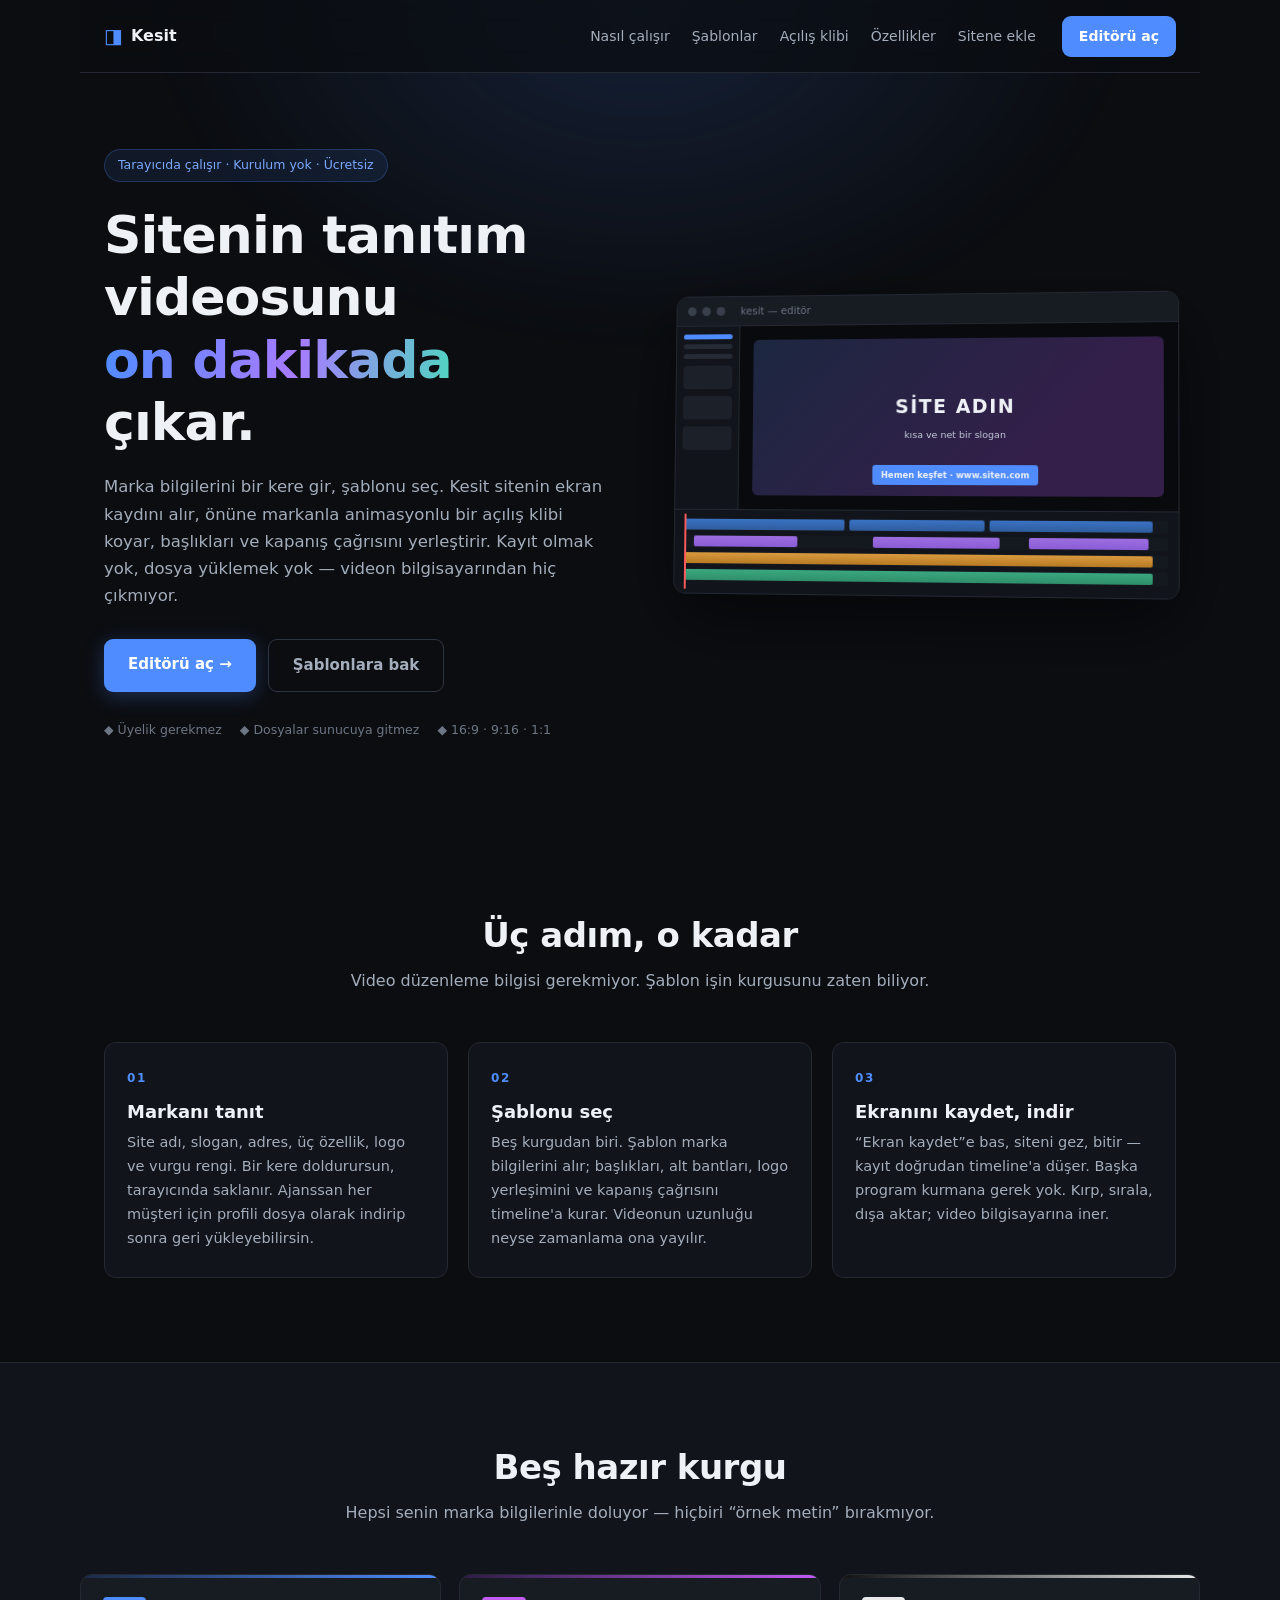
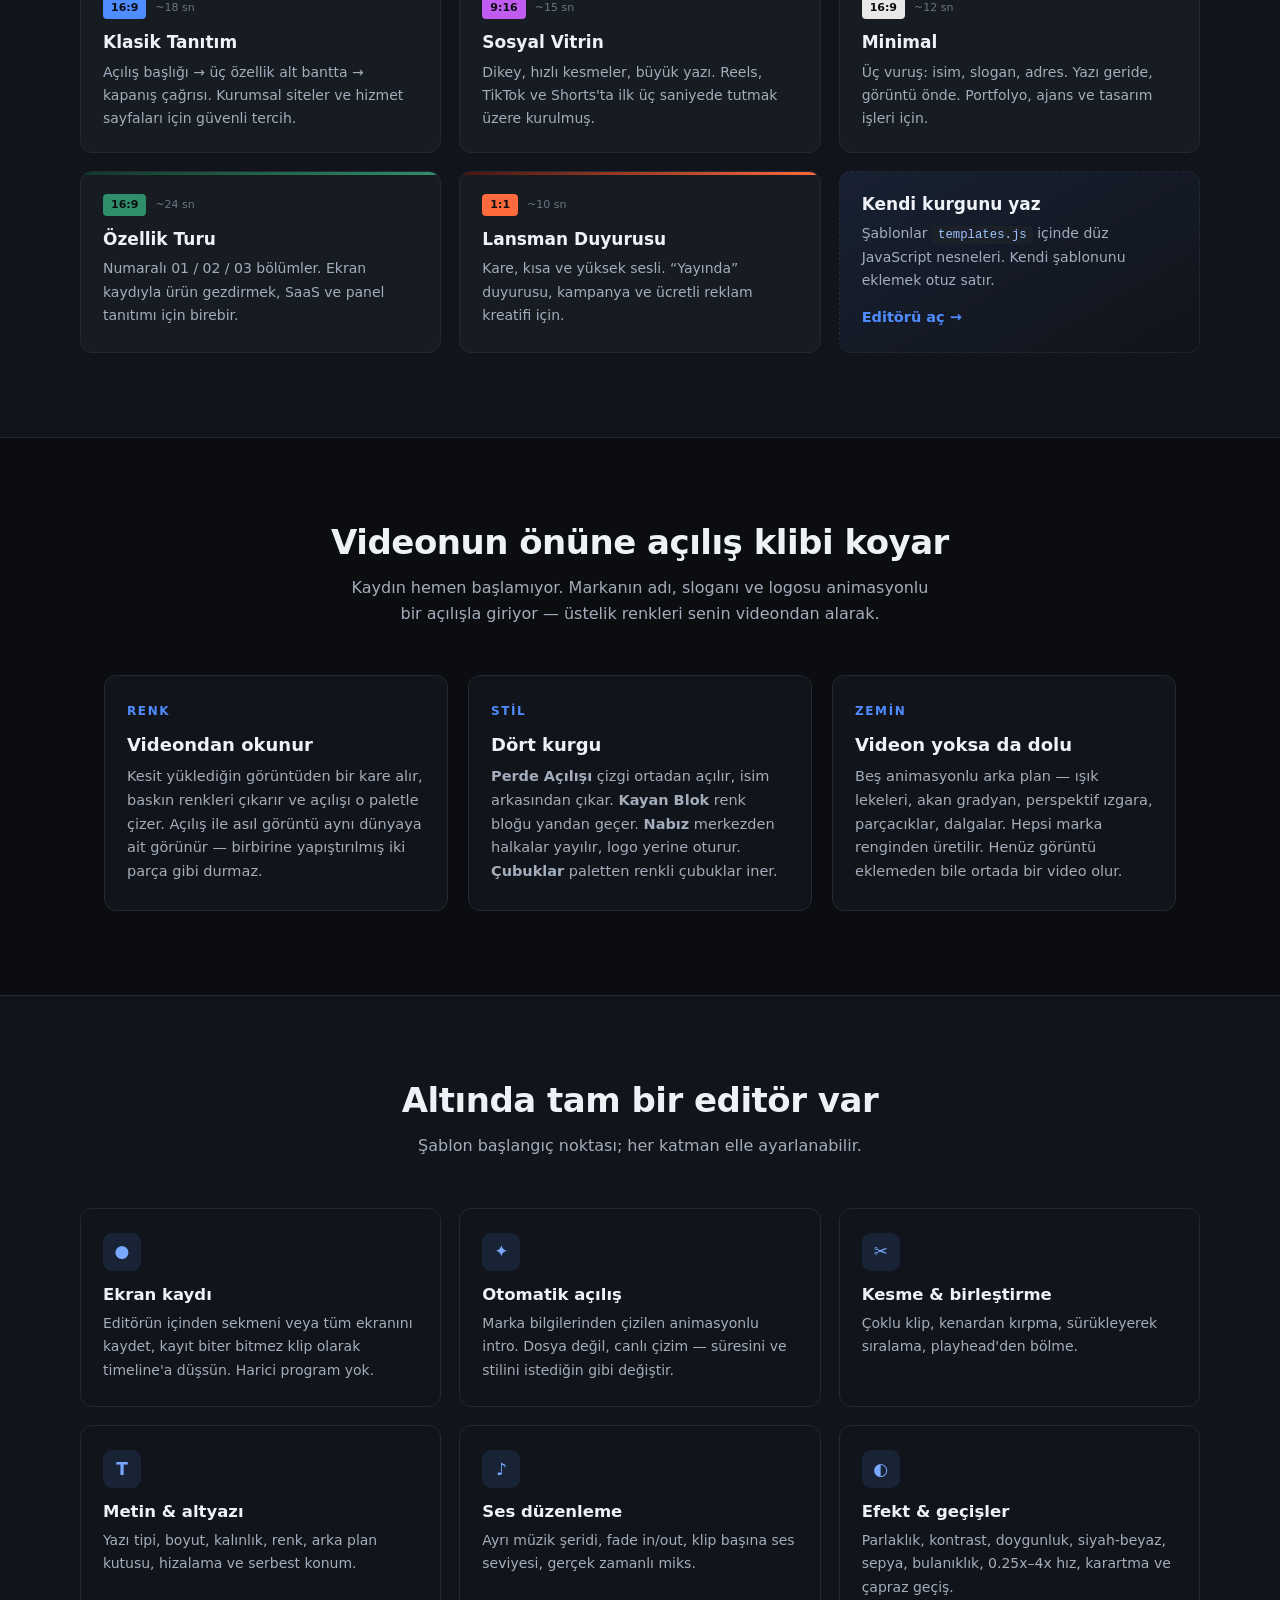
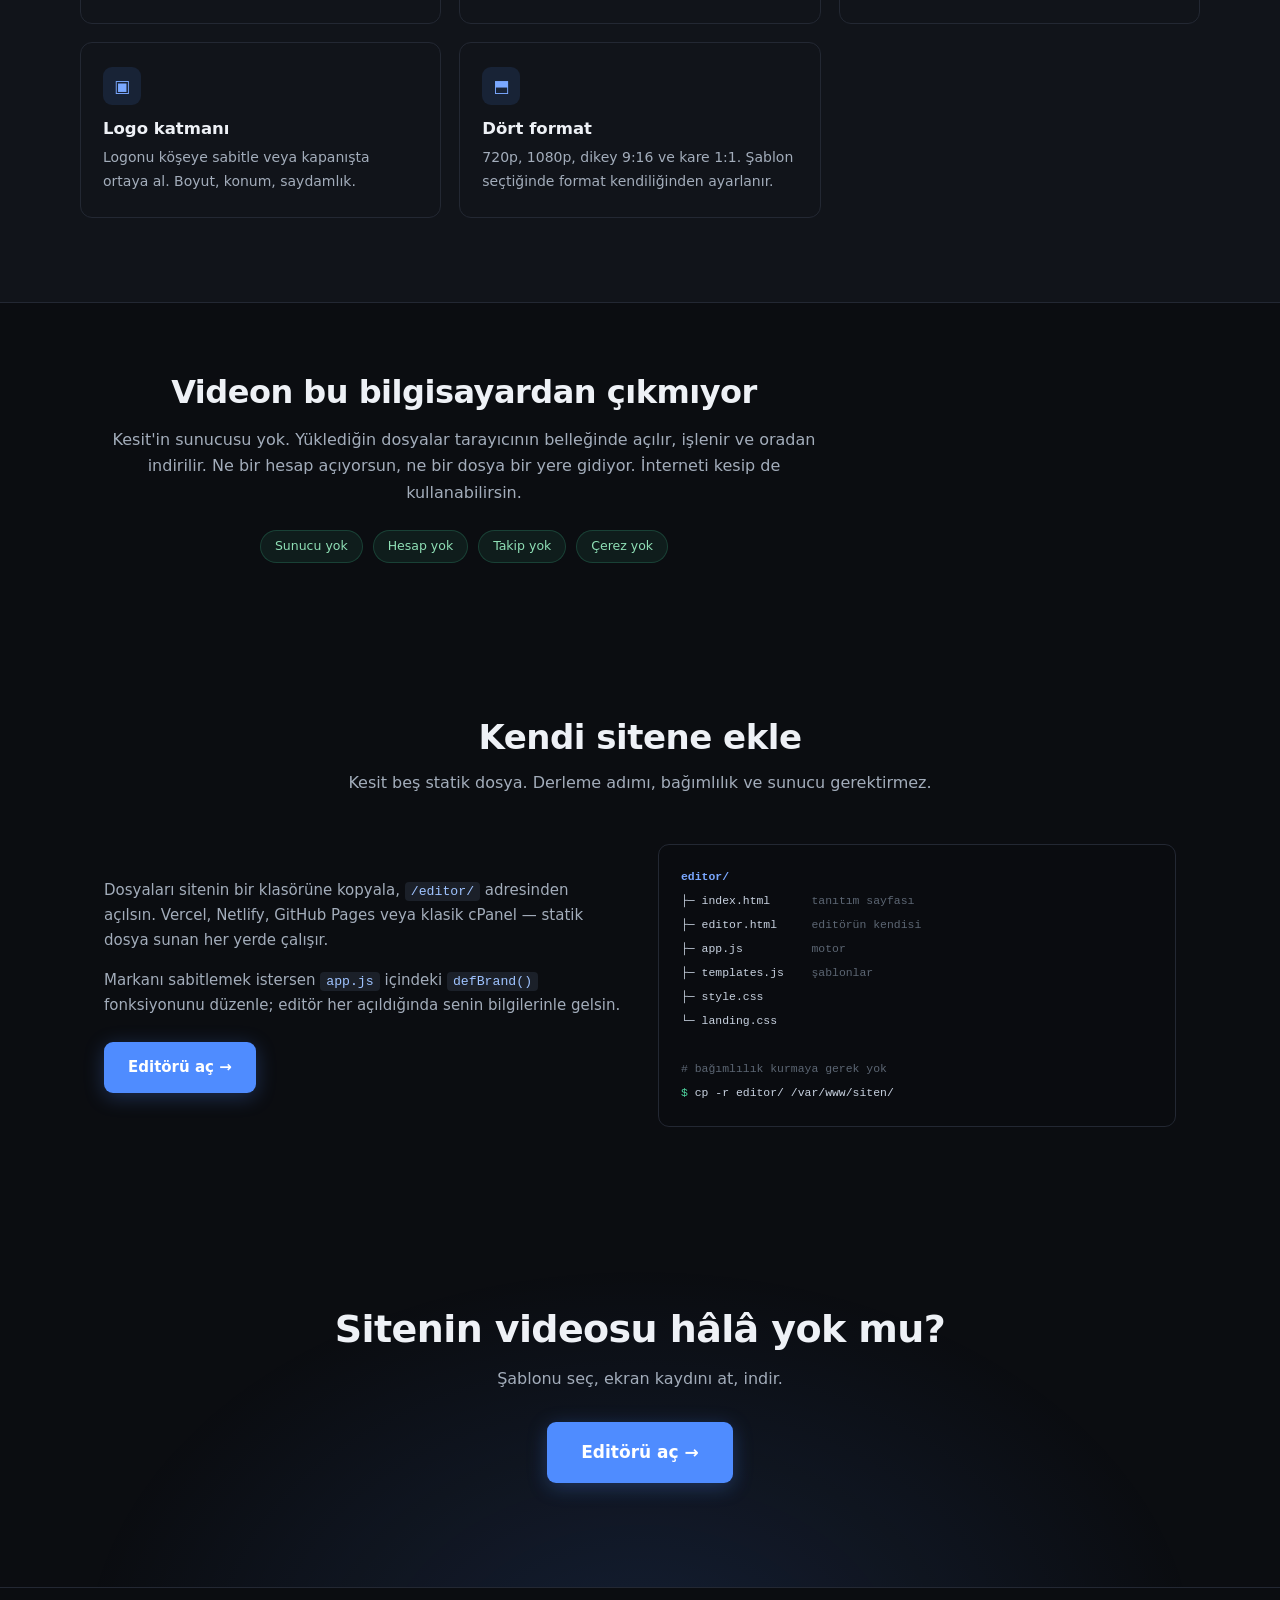
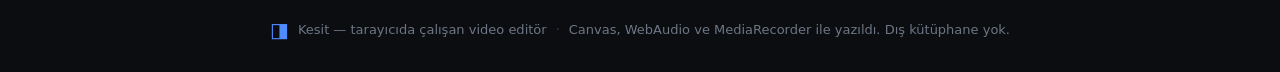
==== index.html @ dfa53740 "Kesit: tarayicida calisan website tanitim videosu editoru - Tanitim (landing) sayfasi + editor - Mar" ====
<!DOCTYPE html>
<html lang="tr">
<head>
<meta charset="utf-8">
<meta name="viewport" content="width=device-width, initial-scale=1">
<title>Kesit — Sitenin tanıtım videosunu tarayıcıda yap</title>
<meta name="description" content="Kurulum yok, üyelik yok, dosya yüklemek yok. Marka bilgilerini gir, şablonu seç, videonu indir. Her şey tarayıcında çalışır.">
<link rel="stylesheet" href="landing.css">
</head>
<body>

<div class="glow"></div>

<header class="nav">
  <a class="mark" href="#">
    <span class="mark-ico">◨</span>
    <span class="mark-txt">Kesit</span>
  </a>
  <nav class="nav-links">
    <a href="#nasil">Nasıl çalışır</a>
    <a href="#sablonlar">Şablonlar</a>
    <a href="#acilis">Açılış klibi</a>
    <a href="#ozellikler">Özellikler</a>
    <a href="#gomme">Sitene ekle</a>
  </nav>
  <a class="cta cta-sm" href="editor.html">Editörü aç</a>
</header>

<!-- ============ HERO ============ -->
<section class="hero">
  <div class="hero-txt">
    <div class="pill">Tarayıcıda çalışır · Kurulum yok · Ücretsiz</div>
    <h1>Sitenin tanıtım videosunu<br><em>on dakikada</em> çıkar.</h1>
    <p class="lede">
      Marka bilgilerini bir kere gir, şablonu seç. Kesit sitenin ekran kaydını alır,
      önüne markanla animasyonlu bir açılış klibi koyar, başlıkları ve kapanış
      çağrısını yerleştirir. Kayıt olmak yok, dosya yüklemek yok — videon
      bilgisayarından hiç çıkmıyor.
    </p>
    <div class="hero-btns">
      <a class="cta" href="editor.html">Editörü aç →</a>
      <a class="cta cta-ghost" href="#sablonlar">Şablonlara bak</a>
    </div>
    <div class="trust">
      <span>◆ Üyelik gerekmez</span>
      <span>◆ Dosyalar sunucuya gitmez</span>
      <span>◆ 16:9 · 9:16 · 1:1</span>
    </div>
  </div>

  <!-- editör maketi -->
  <div class="mock" aria-hidden="true">
    <div class="mock-bar"><i></i><i></i><i></i><span>kesit — editör</span></div>
    <div class="mock-body">
      <div class="mock-side">
        <div class="ms-tab on"></div><div class="ms-tab"></div><div class="ms-tab"></div>
        <div class="ms-card"></div><div class="ms-card"></div><div class="ms-card"></div>
      </div>
      <div class="mock-stage">
        <div class="mock-screen">
          <div class="mock-title">SİTE ADIN</div>
          <div class="mock-sub">kısa ve net bir slogan</div>
          <div class="mock-band">Hemen keşfet · www.siten.com</div>
        </div>
      </div>
    </div>
    <div class="mock-tl">
      <div class="tl-row"><b class="c-v" style="left:0;width:34%"></b><b class="c-v" style="left:35%;width:28%"></b><b class="c-v" style="left:64%;width:33%"></b></div>
      <div class="tl-row"><b class="c-t" style="left:2%;width:22%"></b><b class="c-t" style="left:40%;width:26%"></b><b class="c-t" style="left:72%;width:24%"></b></div>
      <div class="tl-row"><b class="c-g" style="left:0;width:97%"></b></div>
      <div class="tl-row"><b class="c-a" style="left:0;width:97%"></b></div>
      <div class="mock-head"></div>
    </div>
  </div>
</section>

<!-- ============ NASIL ============ -->
<section class="sec" id="nasil">
  <div class="sec-head">
    <h2>Üç adım, o kadar</h2>
    <p>Video düzenleme bilgisi gerekmiyor. Şablon işin kurgusunu zaten biliyor.</p>
  </div>
  <div class="steps">
    <div class="step reveal">
      <div class="step-n">01</div>
      <h3>Markanı tanıt</h3>
      <p>Site adı, slogan, adres, üç özellik, logo ve vurgu rengi. Bir kere doldurursun,
         tarayıcında saklanır. Ajanssan her müşteri için profili dosya olarak indirip
         sonra geri yükleyebilirsin.</p>
    </div>
    <div class="step reveal">
      <div class="step-n">02</div>
      <h3>Şablonu seç</h3>
      <p>Beş kurgudan biri. Şablon marka bilgilerini alır; başlıkları, alt bantları,
         logo yerleşimini ve kapanış çağrısını timeline'a kurar. Videonun uzunluğu
         neyse zamanlama ona yayılır.</p>
    </div>
    <div class="step reveal">
      <div class="step-n">03</div>
      <h3>Ekranını kaydet, indir</h3>
      <p>“Ekran kaydet”e bas, siteni gez, bitir — kayıt doğrudan timeline'a düşer.
         Başka program kurmana gerek yok. Kırp, sırala, dışa aktar; video
         bilgisayarına iner.</p>
    </div>
  </div>
</section>

<!-- ============ ŞABLONLAR ============ -->
<section class="sec sec-alt" id="sablonlar">
  <div class="sec-head">
    <h2>Beş hazır kurgu</h2>
    <p>Hepsi senin marka bilgilerinle doluyor — hiçbiri “örnek metin” bırakmıyor.</p>
  </div>
  <div class="tpls">
    <article class="tcard reveal" style="--a:#1b2a44;--b:#4f8cff">
      <div class="tcard-top"><span class="ratio">16:9</span><span class="dur">~18 sn</span></div>
      <h3>Klasik Tanıtım</h3>
      <p>Açılış başlığı → üç özellik alt bantta → kapanış çağrısı. Kurumsal siteler ve
         hizmet sayfaları için güvenli tercih.</p>
    </article>
    <article class="tcard reveal" style="--a:#2d1b44;--b:#c05cf0">
      <div class="tcard-top"><span class="ratio">9:16</span><span class="dur">~15 sn</span></div>
      <h3>Sosyal Vitrin</h3>
      <p>Dikey, hızlı kesmeler, büyük yazı. Reels, TikTok ve Shorts'ta ilk üç saniyede
         tutmak üzere kurulmuş.</p>
    </article>
    <article class="tcard reveal" style="--a:#111111;--b:#e8e8e8">
      <div class="tcard-top"><span class="ratio">16:9</span><span class="dur">~12 sn</span></div>
      <h3>Minimal</h3>
      <p>Üç vuruş: isim, slogan, adres. Yazı geride, görüntü önde. Portfolyo, ajans ve
         tasarım işleri için.</p>
    </article>
    <article class="tcard reveal" style="--a:#12352b;--b:#2f8f6b">
      <div class="tcard-top"><span class="ratio">16:9</span><span class="dur">~24 sn</span></div>
      <h3>Özellik Turu</h3>
      <p>Numaralı 01 / 02 / 03 bölümler. Ekran kaydıyla ürün gezdirmek, SaaS ve panel
         tanıtımı için birebir.</p>
    </article>
    <article class="tcard reveal" style="--a:#44140f;--b:#ff6a3d">
      <div class="tcard-top"><span class="ratio">1:1</span><span class="dur">~10 sn</span></div>
      <h3>Lansman Duyurusu</h3>
      <p>Kare, kısa ve yüksek sesli. “Yayında” duyurusu, kampanya ve ücretli reklam
         kreatifi için.</p>
    </article>
    <article class="tcard tcard-cta reveal">
      <h3>Kendi kurgunu yaz</h3>
      <p>Şablonlar <code>templates.js</code> içinde düz JavaScript nesneleri. Kendi
         şablonunu eklemek otuz satır.</p>
      <a href="editor.html">Editörü aç →</a>
    </article>
  </div>
</section>

<!-- ============ AÇILIŞ KLİBİ ============ -->
<section class="sec" id="acilis">
  <div class="sec-head">
    <h2>Videonun önüne açılış klibi koyar</h2>
    <p>Kaydın hemen başlamıyor. Markanın adı, sloganı ve logosu animasyonlu bir
       açılışla giriyor — üstelik renkleri senin videondan alarak.</p>
  </div>
  <div class="steps">
    <div class="step reveal">
      <div class="step-n">RENK</div>
      <h3>Videondan okunur</h3>
      <p>Kesit yüklediğin görüntüden bir kare alır, baskın renkleri çıkarır ve açılışı
         o paletle çizer. Açılış ile asıl görüntü aynı dünyaya ait görünür — birbirine
         yapıştırılmış iki parça gibi durmaz.</p>
    </div>
    <div class="step reveal">
      <div class="step-n">STİL</div>
      <h3>Dört kurgu</h3>
      <p><b>Perde Açılışı</b> çizgi ortadan açılır, isim arkasından çıkar.
         <b>Kayan Blok</b> renk bloğu yandan geçer. <b>Nabız</b> merkezden halkalar
         yayılır, logo yerine oturur. <b>Çubuklar</b> paletten renkli çubuklar iner.</p>
    </div>
    <div class="step reveal">
      <div class="step-n">ZEMİN</div>
      <h3>Videon yoksa da dolu</h3>
      <p>Beş animasyonlu arka plan — ışık lekeleri, akan gradyan, perspektif ızgara,
         parçacıklar, dalgalar. Hepsi marka renginden üretilir. Henüz görüntü
         eklemeden bile ortada bir video olur.</p>
    </div>
  </div>
</section>

<!-- ============ ÖZELLİKLER ============ -->
<section class="sec sec-alt" id="ozellikler">
  <div class="sec-head">
    <h2>Altında tam bir editör var</h2>
    <p>Şablon başlangıç noktası; her katman elle ayarlanabilir.</p>
  </div>
  <div class="feats">
    <div class="feat reveal"><span class="fi">●</span><h3>Ekran kaydı</h3>
      <p>Editörün içinden sekmeni veya tüm ekranını kaydet, kayıt biter bitmez klip
         olarak timeline'a düşsün. Harici program yok.</p></div>
    <div class="feat reveal"><span class="fi">✦</span><h3>Otomatik açılış</h3>
      <p>Marka bilgilerinden çizilen animasyonlu intro. Dosya değil, canlı çizim —
         süresini ve stilini istediğin gibi değiştir.</p></div>
    <div class="feat reveal"><span class="fi">✂</span><h3>Kesme &amp; birleştirme</h3>
      <p>Çoklu klip, kenardan kırpma, sürükleyerek sıralama, playhead'den bölme.</p></div>
    <div class="feat reveal"><span class="fi">T</span><h3>Metin &amp; altyazı</h3>
      <p>Yazı tipi, boyut, kalınlık, renk, arka plan kutusu, hizalama ve serbest konum.</p></div>
    <div class="feat reveal"><span class="fi">♪</span><h3>Ses düzenleme</h3>
      <p>Ayrı müzik şeridi, fade in/out, klip başına ses seviyesi, gerçek zamanlı miks.</p></div>
    <div class="feat reveal"><span class="fi">◐</span><h3>Efekt &amp; geçişler</h3>
      <p>Parlaklık, kontrast, doygunluk, siyah-beyaz, sepya, bulanıklık, 0.25x–4x hız,
         karartma ve çapraz geçiş.</p></div>
    <div class="feat reveal"><span class="fi">▣</span><h3>Logo katmanı</h3>
      <p>Logonu köşeye sabitle veya kapanışta ortaya al. Boyut, konum, saydamlık.</p></div>
    <div class="feat reveal"><span class="fi">⬒</span><h3>Dört format</h3>
      <p>720p, 1080p, dikey 9:16 ve kare 1:1. Şablon seçtiğinde format kendiliğinden ayarlanır.</p></div>
  </div>
</section>

<!-- ============ GİZLİLİK ============ -->
<section class="sec privacy">
  <div class="priv-box reveal">
    <h2>Videon bu bilgisayardan çıkmıyor</h2>
    <p>Kesit'in sunucusu yok. Yüklediğin dosyalar tarayıcının belleğinde açılır, işlenir ve
       oradan indirilir. Ne bir hesap açıyorsun, ne bir dosya bir yere gidiyor.
       İnterneti kesip de kullanabilirsin.</p>
    <div class="priv-tags">
      <span>Sunucu yok</span><span>Hesap yok</span><span>Takip yok</span><span>Çerez yok</span>
    </div>
  </div>
</section>

<!-- ============ GÖMME ============ -->
<section class="sec" id="gomme">
  <div class="sec-head">
    <h2>Kendi sitene ekle</h2>
    <p>Kesit beş statik dosya. Derleme adımı, bağımlılık ve sunucu gerektirmez.</p>
  </div>
  <div class="embed">
    <div class="embed-txt reveal">
      <p>Dosyaları sitenin bir klasörüne kopyala, <code>/editor/</code> adresinden açılsın.
         Vercel, Netlify, GitHub Pages veya klasik cPanel — statik dosya sunan her yerde çalışır.</p>
      <p>Markanı sabitlemek istersen <code>app.js</code> içindeki <code>defBrand()</code>
         fonksiyonunu düzenle; editör her açıldığında senin bilgilerinle gelsin.</p>
      <a class="cta" href="editor.html">Editörü aç →</a>
    </div>
    <pre class="code reveal"><code><span class="c-d">editor/</span>
├─ index.html      <span class="c-c">tanıtım sayfası</span>
├─ editor.html     <span class="c-c">editörün kendisi</span>
├─ app.js          <span class="c-c">motor</span>
├─ templates.js    <span class="c-c">şablonlar</span>
├─ style.css
└─ landing.css

<span class="c-c"># bağımlılık kurmaya gerek yok</span>
<span class="c-p">$</span> cp -r editor/ /var/www/siten/</code></pre>
  </div>
</section>

<!-- ============ SON ============ -->
<section class="fin">
  <h2>Sitenin videosu hâlâ yok mu?</h2>
  <p>Şablonu seç, ekran kaydını at, indir.</p>
  <a class="cta cta-lg" href="editor.html">Editörü aç →</a>
</section>

<footer class="foot">
  <span class="mark-ico">◨</span>
  <span>Kesit — tarayıcıda çalışan video editör</span>
  <span class="foot-dot">·</span>
  <span>Canvas, WebAudio ve MediaRecorder ile yazıldı. Dış kütüphane yok.</span>
</footer>

<script>
  const io = new IntersectionObserver((es) => {
    es.forEach((e) => { if (e.isIntersecting) { e.target.classList.add('in'); io.unobserve(e.target); } });
  }, { threshold: 0.15 });
  document.querySelectorAll('.reveal').forEach((el, i) => {
    el.style.transitionDelay = (i % 3) * 70 + 'ms';
    io.observe(el);
  });
</script>
</body>
</html>
---- landing.css ----
:root{
  --bg:#0b0d11;
  --bg-2:#11141a;
  --bg-3:#171b22;
  --line:#232833;
  --line-2:#2f3643;
  --txt:#eef1f6;
  --txt-2:#a3adbb;
  --txt-3:#6d7684;
  --acc:#4f8cff;
  --acc-2:#7aa8ff;
  --max:1120px;
}

*{box-sizing:border-box}
html{scroll-behavior:smooth}
body{
  margin:0;background:var(--bg);color:var(--txt);
  font:16px/1.65 "Segoe UI",system-ui,-apple-system,sans-serif;
  -webkit-font-smoothing:antialiased;
  overflow-x:hidden;
}
a{color:inherit}
h1,h2,h3{line-height:1.2;margin:0}
code{
  font-family:"Cascadia Code",Consolas,monospace;font-size:.88em;
  background:#1b2029;padding:2px 6px;border-radius:4px;color:#9fc3ff;
}

/* arka plan ışığı */
.glow{
  position:fixed;top:-380px;left:50%;transform:translateX(-50%);
  width:1100px;height:760px;pointer-events:none;z-index:0;
  background:radial-gradient(ellipse at center,rgba(79,140,255,.16),transparent 62%);
  filter:blur(24px);
}

/* ---------------- Nav ---------------- */
.nav{
  position:sticky;top:0;z-index:50;
  display:flex;align-items:center;gap:26px;
  max-width:var(--max);margin:0 auto;padding:16px 24px;
  backdrop-filter:blur(12px);
}
.nav::before{
  content:"";position:absolute;inset:0;background:rgba(11,13,17,.72);
  border-bottom:1px solid var(--line);z-index:-1;
}
.mark{display:flex;align-items:center;gap:8px;text-decoration:none;font-weight:650}
.mark-ico{color:var(--acc);font-size:20px}
.nav-links{display:flex;gap:22px;margin-left:auto;font-size:14px}
.nav-links a{color:var(--txt-2);text-decoration:none;transition:color .15s}
.nav-links a:hover{color:var(--txt)}

/* ---------------- Butonlar ---------------- */
.cta{
  display:inline-block;background:var(--acc);color:#fff;text-decoration:none;
  padding:13px 24px;border-radius:9px;font-weight:600;font-size:15px;
  transition:transform .12s,background .15s,box-shadow .15s;
  box-shadow:0 4px 20px rgba(79,140,255,.28);
}
.cta:hover{background:var(--acc-2);transform:translateY(-2px);box-shadow:0 8px 28px rgba(79,140,255,.38)}
.cta-sm{padding:9px 17px;font-size:14px;box-shadow:none}
.cta-lg{padding:16px 34px;font-size:17px}
.cta-ghost{
  background:transparent;border:1px solid var(--line-2);color:var(--txt-2);box-shadow:none;
}
.cta-ghost:hover{background:var(--bg-3);color:var(--txt);border-color:#3d4553}

/* ---------------- Hero ---------------- */
.hero{
  position:relative;z-index:1;
  max-width:var(--max);margin:0 auto;padding:76px 24px 90px;
  display:grid;grid-template-columns:1fr 1fr;gap:56px;align-items:center;
}
.pill{
  display:inline-block;font-size:12.5px;color:var(--acc-2);
  background:rgba(79,140,255,.1);border:1px solid rgba(79,140,255,.26);
  padding:5px 13px;border-radius:99px;margin-bottom:22px;
}
.hero h1{font-size:clamp(34px,4.4vw,52px);font-weight:750;letter-spacing:-.9px}
.hero h1 em{
  font-style:normal;
  background:linear-gradient(100deg,var(--acc),#a77bff 55%,#4fd6c0);
  -webkit-background-clip:text;background-clip:text;color:transparent;
}
.lede{color:var(--txt-2);font-size:16.5px;margin:20px 0 30px;max-width:52ch}
.hero-btns{display:flex;gap:12px;flex-wrap:wrap}
.trust{display:flex;gap:18px;flex-wrap:wrap;margin-top:28px;font-size:12.5px;color:var(--txt-3)}

/* ---------------- Editör maketi ---------------- */
.mock{
  background:var(--bg-2);border:1px solid var(--line);border-radius:12px;
  overflow:hidden;box-shadow:0 26px 70px rgba(0,0,0,.6);
  transform:perspective(1500px) rotateY(-7deg) rotateX(2.5deg);
  transition:transform .5s;
}
.mock:hover{transform:perspective(1500px) rotateY(-2deg) rotateX(0)}
.mock-bar{
  height:30px;display:flex;align-items:center;gap:6px;padding:0 11px;
  background:var(--bg-3);border-bottom:1px solid var(--line);
}
.mock-bar i{width:9px;height:9px;border-radius:50%;background:#39404c}
.mock-bar span{margin-left:10px;font-size:10.5px;color:var(--txt-3)}
.mock-body{display:flex;height:186px}
.mock-side{
  width:66px;flex:0 0 66px;border-right:1px solid var(--line);padding:8px 7px;
}
.ms-tab{height:5px;background:#252b35;border-radius:3px;margin-bottom:5px}
.ms-tab.on{background:var(--acc)}
.ms-card{height:24px;background:#1b2029;border-radius:4px;margin-top:7px}
.mock-stage{flex:1;display:flex;align-items:center;justify-content:center;padding:14px;background:#080a0d}
.mock-screen{
  width:100%;height:100%;border-radius:6px;position:relative;
  background:linear-gradient(135deg,#1c2740,#331f4a 70%);
  display:flex;flex-direction:column;align-items:center;justify-content:center;gap:5px;
}
.mock-title{font-size:19px;font-weight:900;letter-spacing:1.5px}
.mock-sub{font-size:9.5px;color:#c3cbd8}
.mock-band{
  position:absolute;bottom:11px;font-size:8.5px;font-weight:700;
  background:var(--acc);padding:3px 9px;border-radius:3px;
}
.mock-tl{position:relative;padding:8px 10px;background:var(--bg-2);border-top:1px solid var(--line)}
.tl-row{position:relative;height:13px;margin-bottom:4px;background:#14181f;border-radius:3px}
.tl-row b{position:absolute;top:1px;height:11px;border-radius:2px;display:block}
.c-v{background:linear-gradient(180deg,#3a72c4,#2f5d9e)}
.c-t{background:linear-gradient(180deg,#9d6ee0,#8a5cd6)}
.c-g{background:linear-gradient(180deg,#d99a3f,#b87a22)}
.c-a{background:linear-gradient(180deg,#3aa87f,#2f8f6b)}
.mock-head{
  position:absolute;top:4px;bottom:4px;width:2px;background:#ff5b5b;
  animation:scan 7s linear infinite;
}
@keyframes scan{
  0%{left:10px}
  92%{left:calc(100% - 14px)}
  100%{left:calc(100% - 14px)}
}

/* ---------------- Bölümler ---------------- */
.sec{position:relative;z-index:1;max-width:var(--max);margin:0 auto;padding:84px 24px}
.sec-alt{max-width:none;background:var(--bg-2);border-block:1px solid var(--line)}
.sec-alt>*{max-width:var(--max);margin-inline:auto}
.sec-head{text-align:center;margin-bottom:48px}
.sec-head h2{font-size:clamp(25px,3vw,34px);letter-spacing:-.5px}
.sec-head p{color:var(--txt-2);margin:12px auto 0;max-width:58ch}

/* giriş animasyonu */
.reveal{opacity:0;transform:translateY(18px);transition:opacity .55s ease,transform .55s ease}
.reveal.in{opacity:1;transform:none}

/* ---------------- Adımlar ---------------- */
.steps{display:grid;grid-template-columns:repeat(3,1fr);gap:20px}
.step{
  background:var(--bg-2);border:1px solid var(--line);border-radius:12px;padding:26px 22px;
  transition:border-color .18s,transform .18s;
}
.step:hover{border-color:var(--line-2);transform:translateY(-3px)}
.step-n{
  font-size:12px;font-weight:800;color:var(--acc);letter-spacing:1.6px;margin-bottom:12px;
}
.step h3{font-size:18px;margin-bottom:9px}
.step p{color:var(--txt-2);font-size:14.5px;margin:0}

/* ---------------- Şablon kartları ---------------- */
.tpls{display:grid;grid-template-columns:repeat(3,1fr);gap:18px}
.tcard{
  position:relative;overflow:hidden;
  background:var(--bg-3);border:1px solid var(--line);border-radius:12px;padding:22px;
  transition:border-color .18s,transform .18s;
}
.tcard::before{
  content:"";position:absolute;inset:0 0 auto 0;height:3px;
  background:linear-gradient(90deg,var(--a,#333),var(--b,#666));
}
.tcard:hover{border-color:var(--line-2);transform:translateY(-3px)}
.tcard-top{display:flex;gap:9px;margin-bottom:13px;font-size:11px}
.ratio{background:var(--b,#555);color:#0b0d11;font-weight:800;padding:2px 8px;border-radius:4px}
.dur{color:var(--txt-3);padding-top:2px}
.tcard h3{font-size:17px;margin-bottom:8px}
.tcard p{color:var(--txt-2);font-size:14px;margin:0}
.tcard-cta{
  display:flex;flex-direction:column;justify-content:center;
  background:linear-gradient(150deg,rgba(79,140,255,.11),transparent);
  border-style:dashed;
}
.tcard-cta::before{display:none}
.tcard-cta a{color:var(--acc);text-decoration:none;font-weight:600;margin-top:14px;font-size:14.5px}
.tcard-cta a:hover{color:var(--acc-2)}

/* ---------------- Özellikler ---------------- */
.feats{display:grid;grid-template-columns:repeat(3,1fr);gap:18px}
.feat{
  background:var(--bg-2);border:1px solid var(--line);border-radius:12px;padding:24px 22px;
  transition:border-color .18s,transform .18s;
}
.feat:hover{border-color:var(--line-2);transform:translateY(-3px)}
.fi{
  display:flex;align-items:center;justify-content:center;
  width:38px;height:38px;border-radius:9px;margin-bottom:14px;font-size:17px;
  background:rgba(79,140,255,.12);color:var(--acc-2);font-weight:700;
}
.feat h3{font-size:16.5px;margin-bottom:8px}
.feat p{color:var(--txt-2);font-size:14px;margin:0}

/* ---------------- Gizlilik ---------------- */
.privacy{padding-block:70px}
.priv-box{text-align:center;max-width:720px}
.priv-box h2{font-size:clamp(24px,3vw,32px);letter-spacing:-.5px}
.priv-box p{color:var(--txt-2);margin:16px auto 24px}
.priv-tags{display:flex;gap:10px;justify-content:center;flex-wrap:wrap}
.priv-tags span{
  font-size:12.5px;color:#8fe0b6;
  background:rgba(47,143,107,.13);border:1px solid rgba(47,143,107,.32);
  padding:5px 14px;border-radius:99px;
}

/* ---------------- Gömme ---------------- */
.embed{display:grid;grid-template-columns:1fr 1fr;gap:36px;align-items:center}
.embed-txt p{color:var(--txt-2);margin:0 0 16px;font-size:15px}
.embed-txt .cta{margin-top:8px}
.code{
  background:#0a0c10;border:1px solid var(--line);border-radius:11px;
  padding:20px 22px;margin:0;overflow-x:auto;
  font:13px/1.85 "Cascadia Code",Consolas,monospace;color:#c8d2e0;
}
.code code{background:none;padding:0;color:inherit}
.c-d{color:#7aa8ff;font-weight:600}
.c-c{color:#5c6673}
.c-p{color:#4fd6a0}

/* ---------------- Kapanış ---------------- */
.fin{
  position:relative;z-index:1;text-align:center;padding:96px 24px 104px;
  background:radial-gradient(ellipse at 50% 120%,rgba(79,140,255,.14),transparent 62%);
}
.fin h2{font-size:clamp(27px,3.4vw,38px);letter-spacing:-.6px}
.fin p{color:var(--txt-2);margin:14px 0 30px}

/* ---------------- Footer ---------------- */
.foot{
  border-top:1px solid var(--line);
  display:flex;align-items:center;justify-content:center;gap:9px;flex-wrap:wrap;
  padding:26px 24px;font-size:13px;color:var(--txt-3);text-align:center;
}
.foot-dot{color:#39414d}

/* ---------------- Responsive ---------------- */
@media (max-width:900px){
  .hero{grid-template-columns:1fr;gap:44px;padding-top:52px}
  .mock{transform:none}
  .steps,.tpls,.feats{grid-template-columns:1fr}
  .embed{grid-template-columns:1fr}
  .nav-links{display:none}
}
@media (min-width:901px) and (max-width:1050px){
  .tpls,.feats{grid-template-columns:repeat(2,1fr)}
}
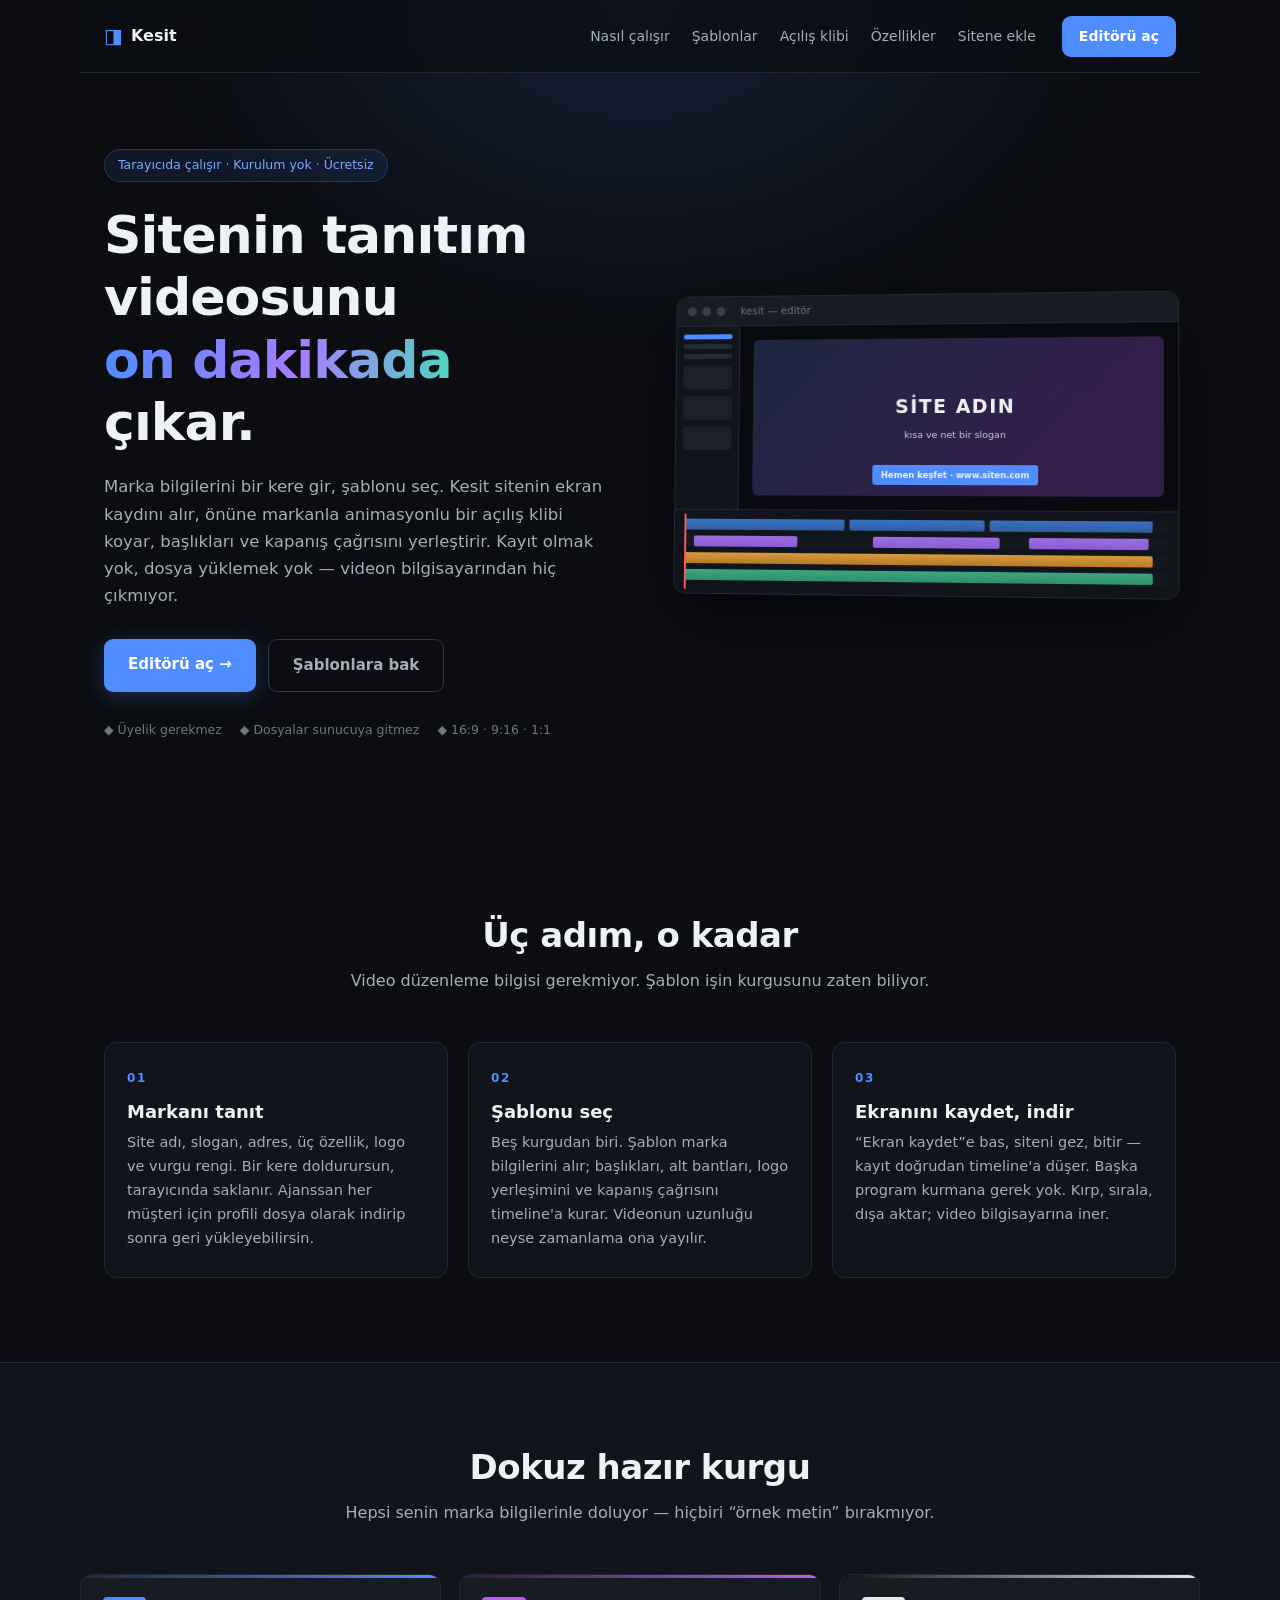
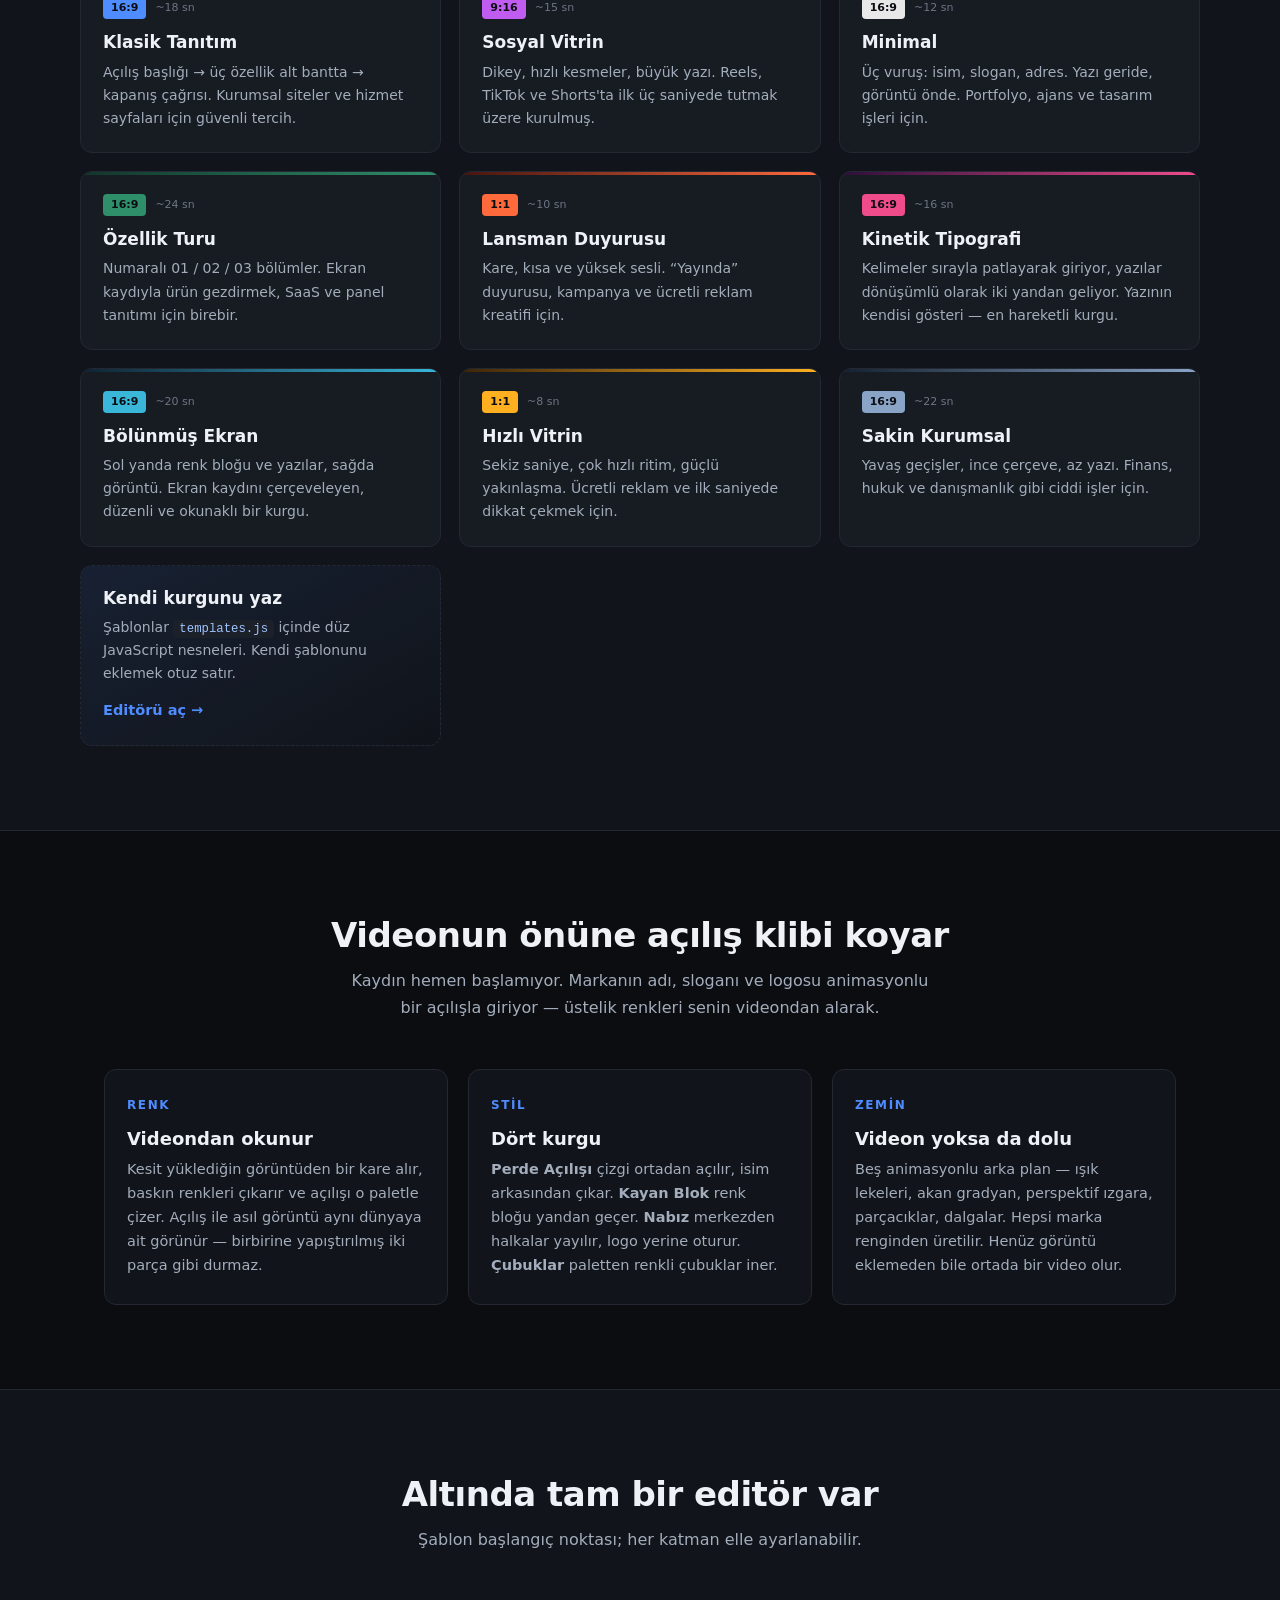
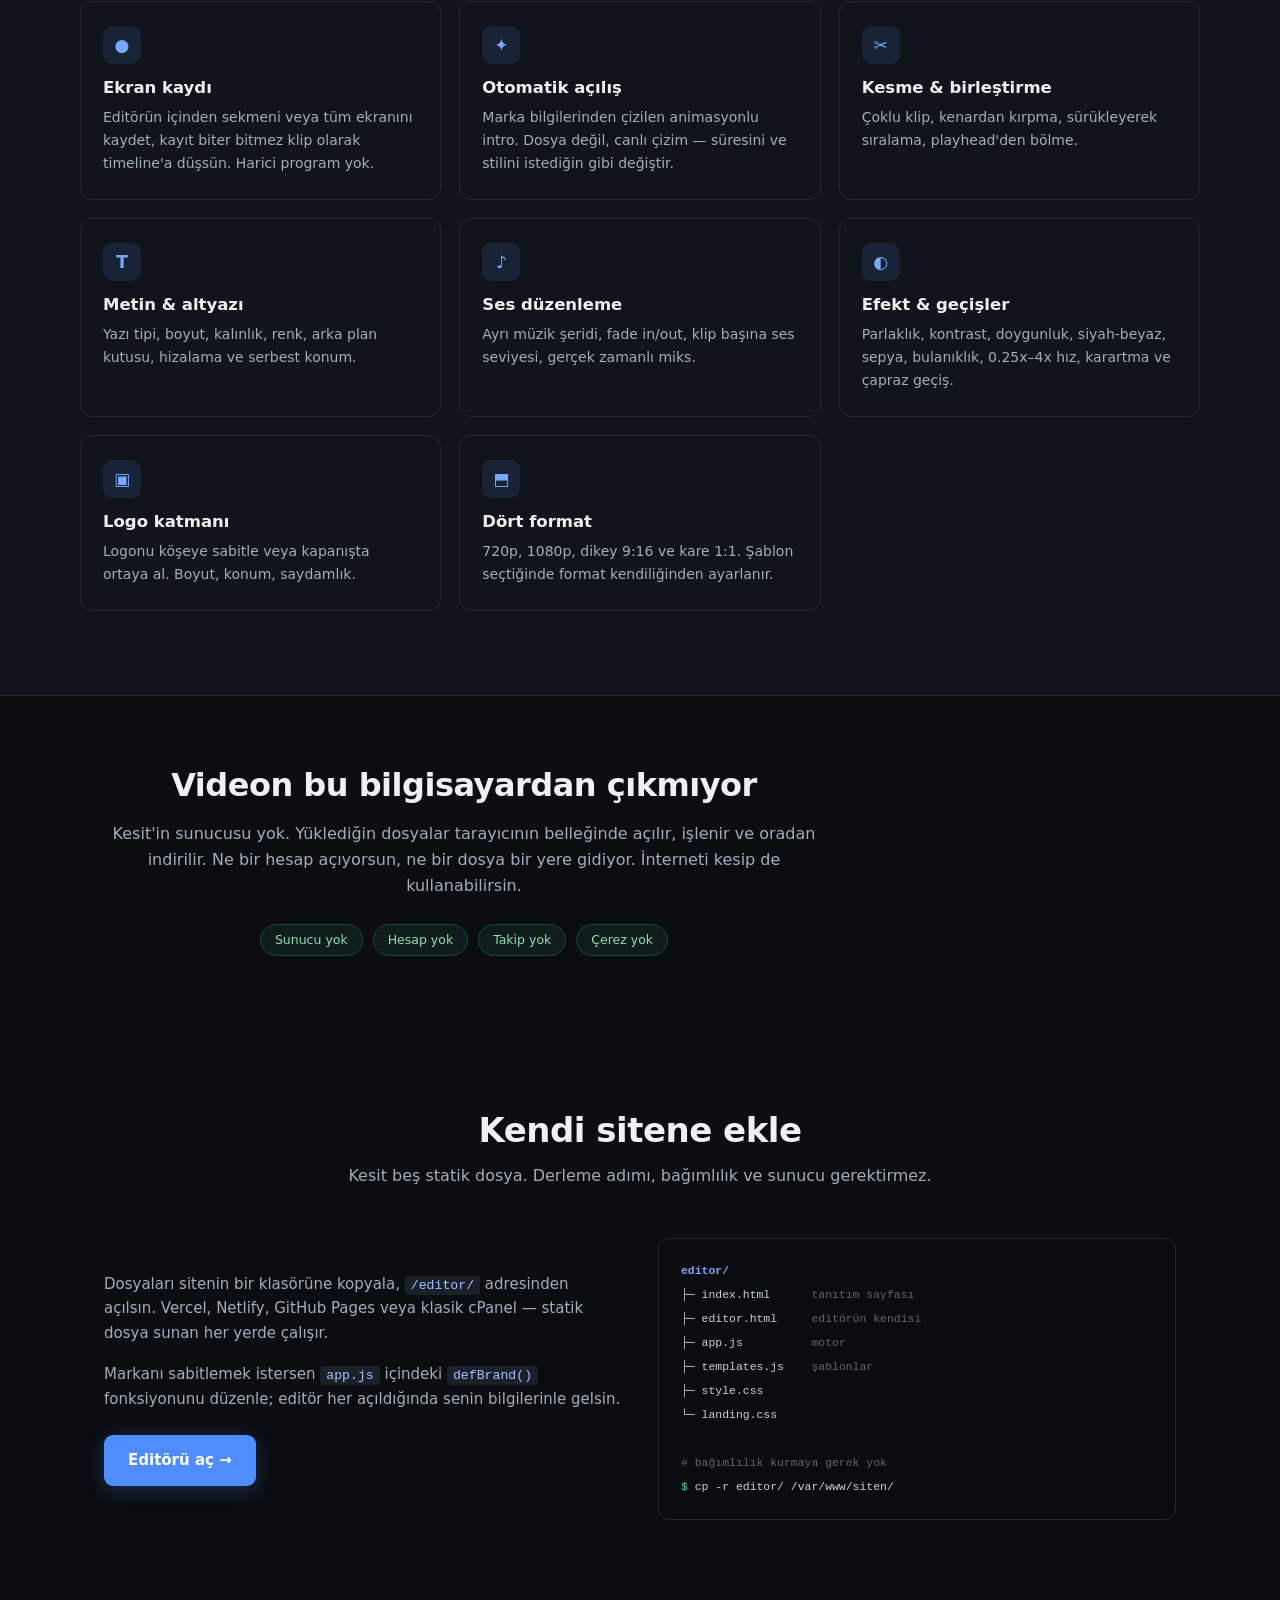
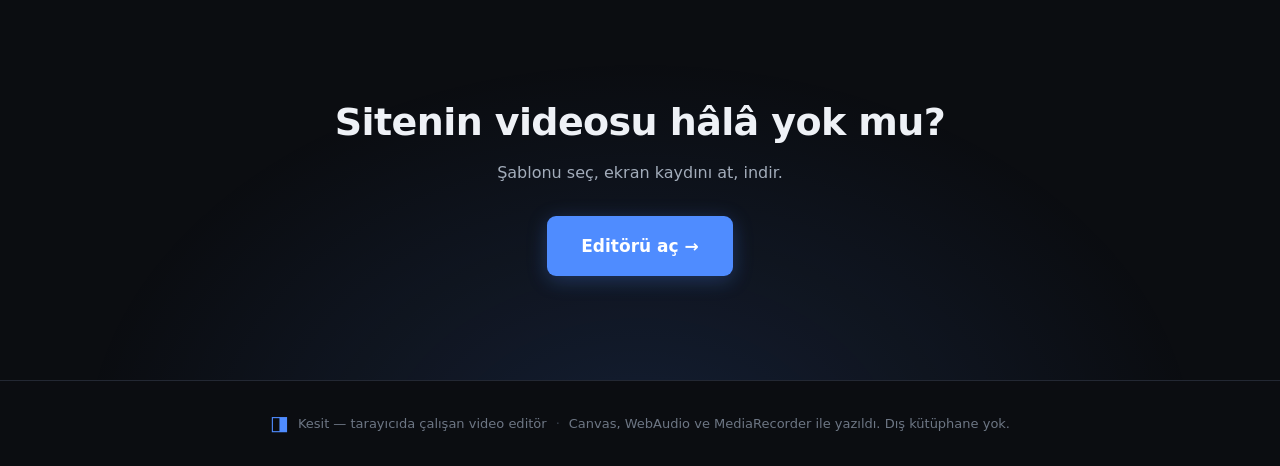
==== commit ddb069c8: "Dort yeni sablon ve iki yeni animasyon tipi Sablon sayisi 5 -> 9. Mevcut dordu de (social, minimal, " ====
--- a/index.html
+++ b/index.html
@@ -108,7 +108,7 @@
 <!-- ============ ŞABLONLAR ============ -->
 <section class="sec sec-alt" id="sablonlar">
   <div class="sec-head">
-    <h2>Beş hazır kurgu</h2>
+    <h2>Dokuz hazır kurgu</h2>
     <p>Hepsi senin marka bilgilerinle doluyor — hiçbiri “örnek metin” bırakmıyor.</p>
   </div>
   <div class="tpls">
@@ -141,6 +141,30 @@
       <h3>Lansman Duyurusu</h3>
       <p>Kare, kısa ve yüksek sesli. “Yayında” duyurusu, kampanya ve ücretli reklam
          kreatifi için.</p>
+    </article>
+    <article class="tcard reveal" style="--a:#2b0f3a;--b:#f04c8c">
+      <div class="tcard-top"><span class="ratio">16:9</span><span class="dur">~16 sn</span></div>
+      <h3>Kinetik Tipografi</h3>
+      <p>Kelimeler sırayla patlayarak giriyor, yazılar dönüşümlü olarak iki yandan
+         geliyor. Yazının kendisi gösteri — en hareketli kurgu.</p>
+    </article>
+    <article class="tcard reveal" style="--a:#0f2233;--b:#39b6d8">
+      <div class="tcard-top"><span class="ratio">16:9</span><span class="dur">~20 sn</span></div>
+      <h3>Bölünmüş Ekran</h3>
+      <p>Sol yanda renk bloğu ve yazılar, sağda görüntü. Ekran kaydını çerçeveleyen,
+         düzenli ve okunaklı bir kurgu.</p>
+    </article>
+    <article class="tcard reveal" style="--a:#3a2408;--b:#ffb020">
+      <div class="tcard-top"><span class="ratio">1:1</span><span class="dur">~8 sn</span></div>
+      <h3>Hızlı Vitrin</h3>
+      <p>Sekiz saniye, çok hızlı ritim, güçlü yakınlaşma. Ücretli reklam ve ilk
+         saniyede dikkat çekmek için.</p>
+    </article>
+    <article class="tcard reveal" style="--a:#14202e;--b:#8aa4c8">
+      <div class="tcard-top"><span class="ratio">16:9</span><span class="dur">~22 sn</span></div>
+      <h3>Sakin Kurumsal</h3>
+      <p>Yavaş geçişler, ince çerçeve, az yazı. Finans, hukuk ve danışmanlık gibi
+         ciddi işler için.</p>
     </article>
     <article class="tcard tcard-cta reveal">
       <h3>Kendi kurgunu yaz</h3>
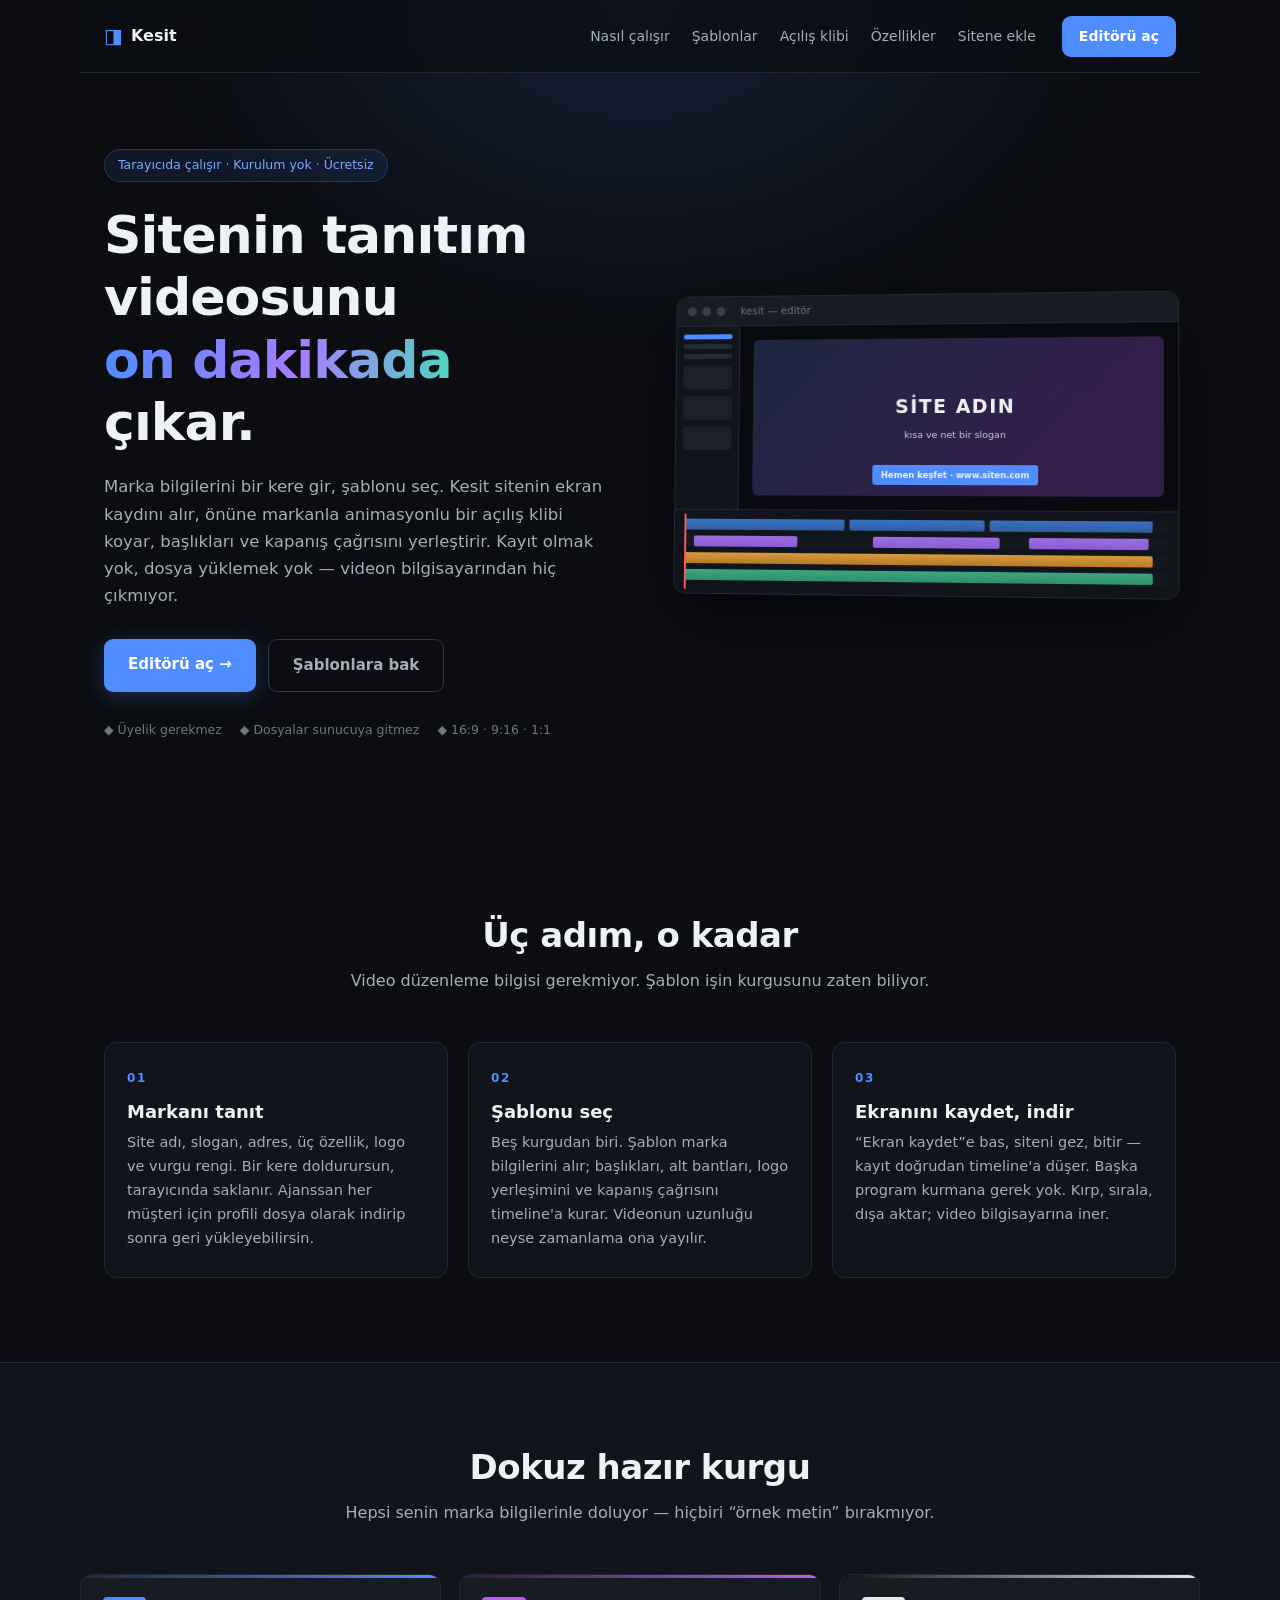
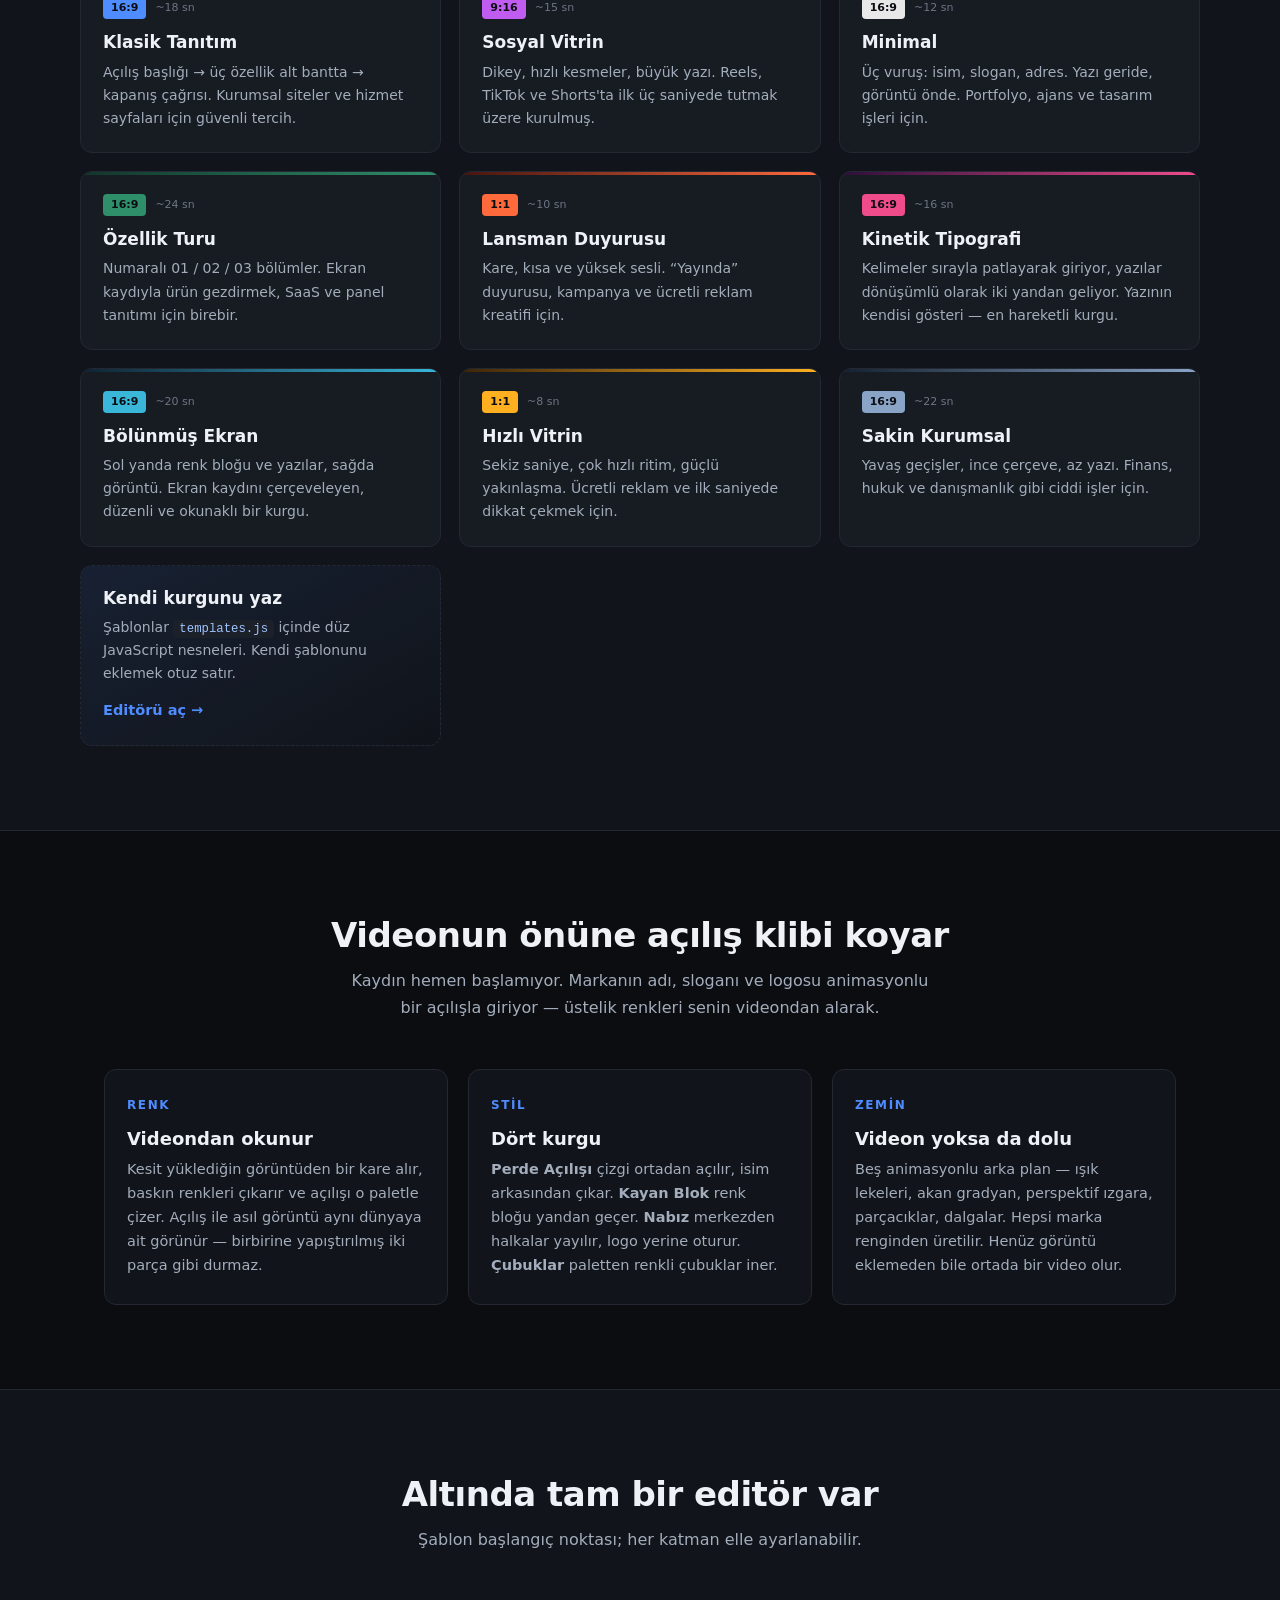
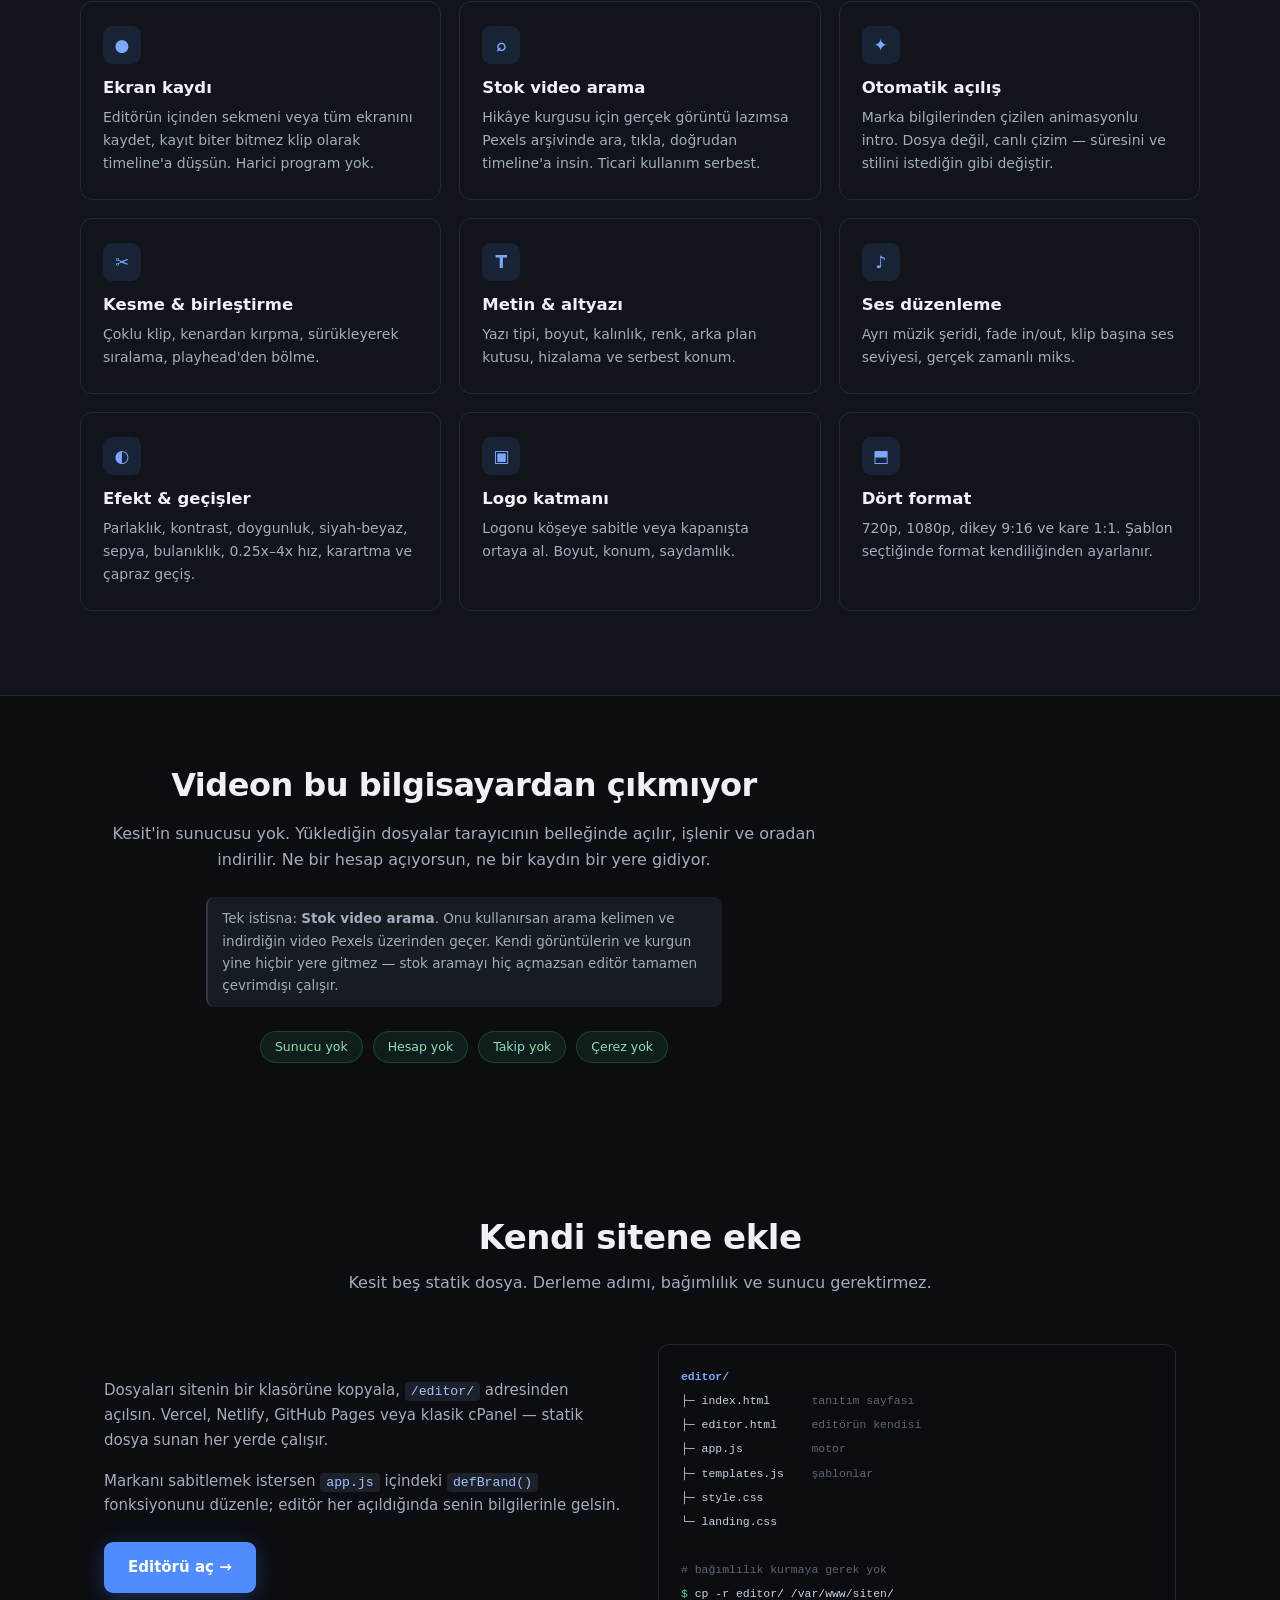
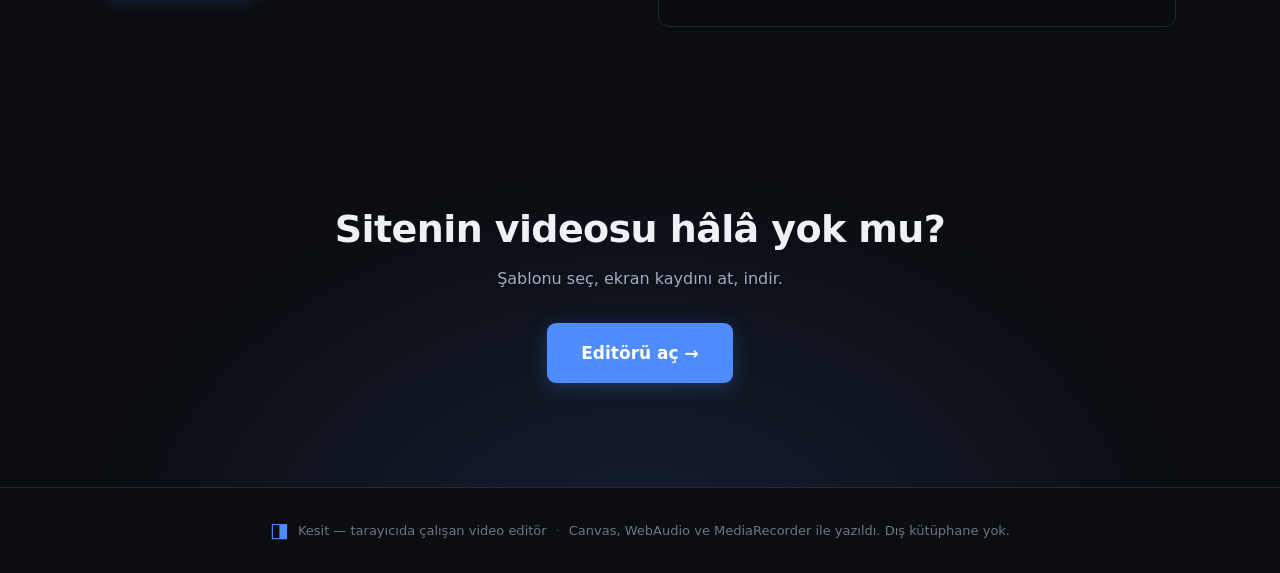
==== commit 6e37ac25: "Stok video aramasi eklendi (Pexels) Hikaye kurgusu icin gercek goruntu lazim: "birikim yapamayan ada" ====
--- a/index.html
+++ b/index.html
@@ -217,6 +217,9 @@
     <div class="feat reveal"><span class="fi">●</span><h3>Ekran kaydı</h3>
       <p>Editörün içinden sekmeni veya tüm ekranını kaydet, kayıt biter bitmez klip
          olarak timeline'a düşsün. Harici program yok.</p></div>
+    <div class="feat reveal"><span class="fi">⌕</span><h3>Stok video arama</h3>
+      <p>Hikâye kurgusu için gerçek görüntü lazımsa Pexels arşivinde ara, tıkla,
+         doğrudan timeline'a insin. Ticari kullanım serbest.</p></div>
     <div class="feat reveal"><span class="fi">✦</span><h3>Otomatik açılış</h3>
       <p>Marka bilgilerinden çizilen animasyonlu intro. Dosya değil, canlı çizim —
          süresini ve stilini istediğin gibi değiştir.</p></div>
@@ -241,8 +244,11 @@
   <div class="priv-box reveal">
     <h2>Videon bu bilgisayardan çıkmıyor</h2>
     <p>Kesit'in sunucusu yok. Yüklediğin dosyalar tarayıcının belleğinde açılır, işlenir ve
-       oradan indirilir. Ne bir hesap açıyorsun, ne bir dosya bir yere gidiyor.
-       İnterneti kesip de kullanabilirsin.</p>
+       oradan indirilir. Ne bir hesap açıyorsun, ne bir kaydın bir yere gidiyor.</p>
+    <p class="priv-not">Tek istisna: <b>Stok video arama</b>. Onu kullanırsan arama
+       kelimen ve indirdiğin video Pexels üzerinden geçer. Kendi görüntülerin ve
+       kurgun yine hiçbir yere gitmez — stok aramayı hiç açmazsan editör tamamen
+       çevrimdışı çalışır.</p>
     <div class="priv-tags">
       <span>Sunucu yok</span><span>Hesap yok</span><span>Takip yok</span><span>Çerez yok</span>
     </div>
--- a/landing.css
+++ b/landing.css
@@ -257,3 +257,10 @@
 @media (min-width:901px) and (max-width:1050px){
   .tpls,.feats{grid-template-columns:repeat(2,1fr)}
 }
+
+.priv-not{
+  font-size:13.5px;color:var(--txt-3);max-width:60ch;margin:0 auto 24px;
+  padding:10px 14px;background:var(--bg-3);border-radius:8px;
+  border-left:2px solid var(--line-2);text-align:left;
+}
+.priv-not b{color:var(--txt-2)}
